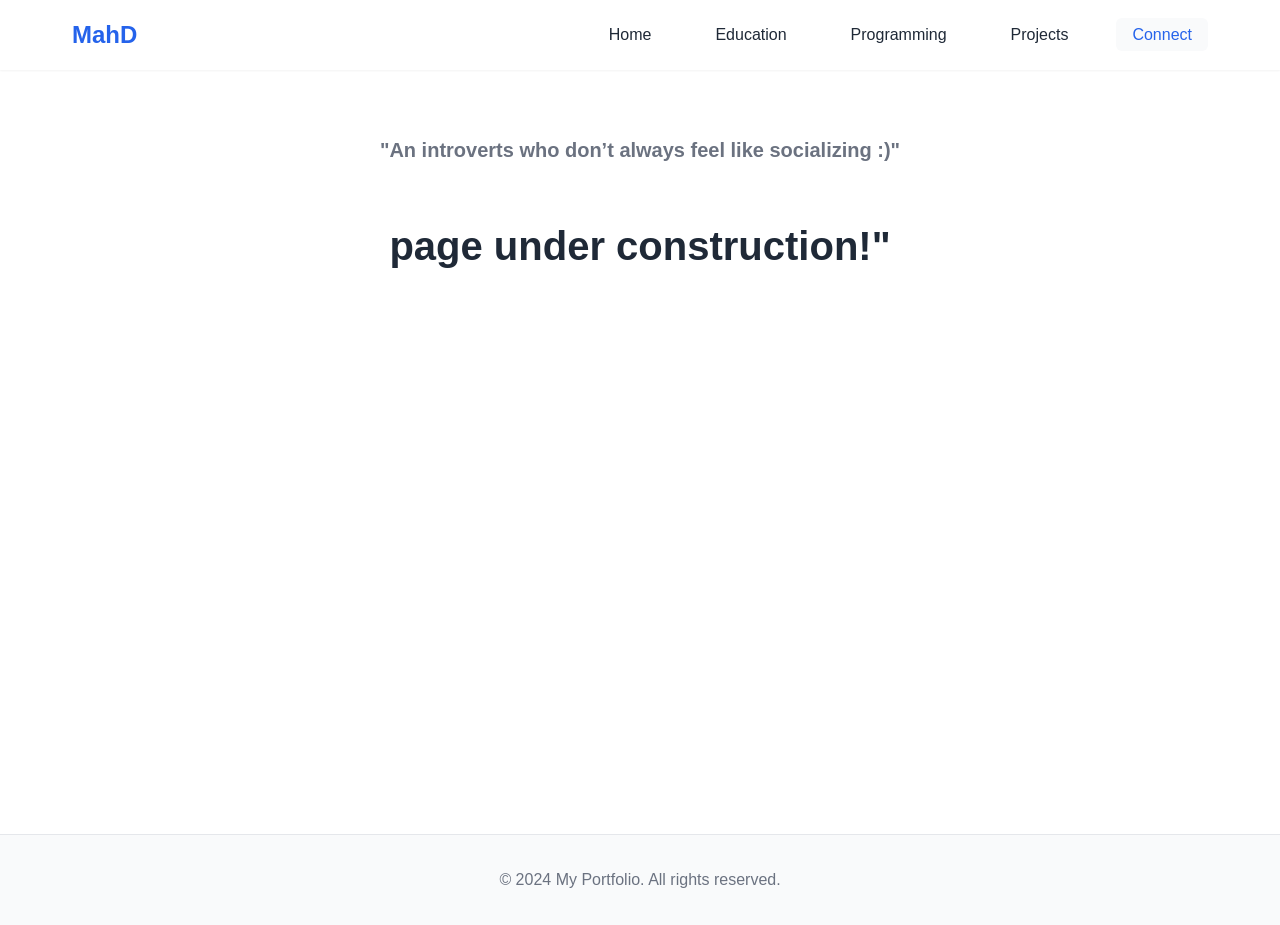
==== connect.html @ 2f0654ae "Add files via upload" ====
<!DOCTYPE html>
<html lang="en">
<head>
    <meta charset="UTF-8">
    <meta name="viewport" content="width=device-width, initial-scale=1.0">
    <title>Connect - My Portfolio</title>
    <link rel="stylesheet" href="style.css">
</head>
<body>
    <!-- Navigation Bar -->
    <nav class="navbar">
        <div class="container">
            <div class="nav-brand">
                <a href="index.html">MahD</a>
            </div>
            <ul class="nav-menu">
                <li><a href="index.html">Home</a></li>
                <li><a href="education.html">Education</a></li>
                <li><a href="programming.html">Programming</a></li>
                <li><a href="projects.html">Projects</a></li>
                <li><a href="connect.html" class="active">Connect</a></li>
            </ul>
        </div>
    </nav>

    <!-- Connect Section -->
    <section class="page-section">
        <div class="container">
            <h1 class="page-subtitle" >"An introverts who don’t always feel like socializing :)" </h1>
            <h1 class="page-title">page under construction!"</h1>
        </div>
    </section>

    <!-- Footer -->
    <footer class="footer">
        <div class="container">
            <p>&copy; 2024 My Portfolio. All rights reserved.</p>
        </div>
    </footer>
</body>
</html>
---- style.css ----
/*  
   GLOBAL STYLES
     */

* {
    margin: 0;
    padding: 0;
    box-sizing: border-box;
}

:root {
    /* Color Palette - from this section entire theme can be changed */
    --primary-color: #2563eb;
    --secondary-color: #1e40af;
    --accent-color: #3b82f6;
    --text-color: #1f2937;
    --text-light: #6b7280;
    --bg-color: #ffffff;
    --bg-light: #f9fafb;
    --border-color: #e5e7eb;
    --success-color: #10b981;
    --warning-color: #f59e0b;
    
    /* Spacing */
    --spacing-xs: 0.5rem;
    --spacing-sm: 1rem;
    --spacing-md: 2rem;
    --spacing-lg: 3rem;
    --spacing-xl: 4rem;
    
    /* Border Radius */
    --radius-sm: 0.375rem;
    --radius-md: 0.5rem;
    --radius-lg: 1rem;
    
    /* Shadows */
    --shadow-sm: 0 1px 2px 0 rgba(0, 0, 0, 0.05);
    --shadow-md: 0 4px 6px -1px rgba(0, 0, 0, 0.1);
    --shadow-lg: 0 10px 15px -3px rgba(0, 0, 0, 0.1);
}

body {
    font-family: -apple-system, BlinkMacSystemFont, 'Segoe UI', Roboto, 'Helvetica Neue', Arial, sans-serif;
    line-height: 1.6;
    color: var(--text-color);
    background-color: var(--bg-color);
}

.container {
    max-width: 1200px;
    margin: 0 auto;
    padding: 0 var(--spacing-md);
}

a {
    text-decoration: none;
    color: inherit;
    transition: color 0.3s ease;
}

/*  NAVIGATION BAR */

.navbar {
    background-color: var(--bg-color);
    box-shadow: var(--shadow-sm);
    position: sticky;
    top: 0;
    z-index: 1000;
    padding: var(--spacing-sm) 0;
}

.navbar .container {
    display: flex;
    justify-content: space-between;
    align-items: center;
}

.nav-brand a {
    font-size: 1.5rem;
    font-weight: bold;
    color: var(--primary-color);
}

.nav-menu {
    display: flex;
    list-style: none;
    gap: var(--spacing-md);
}

.nav-menu a {
    color: var(--text-color);
    font-weight: 500;
    padding: var(--spacing-xs) var(--spacing-sm);
    border-radius: var(--radius-sm);
    transition: all 0.3s ease;
}

.nav-menu a:hover {
    color: var(--primary-color);
    background-color: var(--bg-light);
}

.nav-menu a.active {
    color: var(--primary-color);
    background-color: var(--bg-light);
}

/* Mobile Navigation */
@media (max-width: 768px) {
    .nav-menu {
        gap: var(--spacing-sm);
        font-size: 0.9rem;
    }
}

/* HOME Page */

.home {
    padding: var(--spacing-xl) 0;
    background: linear-gradient(135deg, #5b7ec4 0%, #2c4875 100%);
    min-height: 60vh;
    display: flex;
    align-items: center;
}

/* Home Container */
.home-container {
    display: flex;
    align-items: center;
    justify-content: space-between; 
    gap: 320px;  
    width: 100%;
}

/* Left Side */
.home-content {
    flex: 0 0 auto;  /* Don't grow or shrink */
    max-width: 600px;
    text-align: left;
}

.home h1 {
    font-size: 3rem;
    margin-bottom: var(--spacing-sm);
    color: #ffffff;
}

.home .highlight {
    color: #fbbf24;
}

.home-subtitle {
    font-size: 1rem;
    color: #e5e7eb;
    margin-bottom: var(--spacing-md);
}

.home-description {
    font-size: 1.125rem;
    color: #d1d5db;
    line-height: 1.8;
}

/* Right Side */
.home-image {
    flex: 0 0 auto;  /* Don't grow or shrink */
    display: flex;
    justify-content: flex-end; 
}

.home-image img {
    width: 350px;
    height: 350px;
    border-radius: 50%;  /* round image */
    border: 8px solid rgba(255, 255, 255, 0.2);
    box-shadow: 0 20px 50px rgba(0, 0, 0, 0.3);
    object-fit: cover;
}

/* Responsive - Stack on mobile */
@media (max-width: 968px) {
    .home-container {
        flex-direction: column;
        text-align: center;
        gap: var(--spacing-lg);
    }
    
    .home-content {
        text-align: center;
        max-width: 100%;
    }
    
    .home-image {
        justify-content: center;
    }
    
    .home-image img {
        width: 250px;
        height: 250px;
    }
    
    .home h1 {
        font-size: 2rem;
    }
    
    .home-subtitle {
        font-size: 1.25rem;
    }
}

@media (max-width: 768px) {
    .home-image img {
        width: 200px;
        height: 200px;
    }
}

/*  EXPLORE MY WORK SECTION (Home Page) */

.explore-work {
    padding: var(--spacing-xl) 0;
}

.section-title {
    text-align: center;
    font-size: 2.5rem;
    margin-bottom: var(--spacing-lg);
    color: var(--text-color);
}

.work-grid {
    display: grid;
    grid-template-columns: repeat(auto-fit, minmax(250px, 1fr));
    gap: var(--spacing-md);
    margin-top: var(--spacing-lg);
}

.work-card {
    background-color: var(--bg-color);
    border: 2px solid var(--border-color);
    border-radius: var(--radius-lg);
    padding: var(--spacing-lg);
    text-align: center;
    transition: all 0.3s ease;
    cursor: pointer;
}

.work-card:hover {
    transform: translateY(-5px);
    box-shadow: var(--shadow-lg);
    border-color: var(--primary-color);
}

.card-icon {
    font-size: 3rem;
    margin-bottom: var(--spacing-sm);
}

.work-card h3 {
    font-size: 1.5rem;
    margin-bottom: var(--spacing-xs);
    color: var(--text-color);
}

.work-card p {
    color: var(--text-light);
}

/*  PAGE SECTIONS (Education, Programming, etc.) */

.page-section {
    padding: var(--spacing-xl) 0;
    min-height: calc(100vh - 200px);
}

.page-title {
    text-align: center;
    font-size: 2.5rem;
    margin-bottom: var(--spacing-sm);
    color: var(--text-color);
}

.page-subtitle {
    text-align: center;
    font-size: 1.25rem;
    color: var(--text-light);
    margin-bottom: var(--spacing-lg);
}

/*  TIMELINE (Education Page) */

.timeline {
    position: relative;
    max-width: 700px;
    margin: var(--spacing-xl) auto;
    padding: var(--spacing-md) 0;
}

/* Center line */
.timeline::before {
    content: '';
    position: absolute;
    left: 50%;
    transform: translateX(-50%);
    width: 2px;
    height: 100%;
    background: var(--primary-color);
}

.timeline-item {
    position: relative;
    margin-bottom: var(--spacing-xl);
}

/* Circle on the line */
.timeline-item::before {
    content: '';
    position: absolute;
    left: 50%;
    transform: translateX(-50%);
    width: 15px;
    height: 15px;
    border-radius: 50%;
    background: var(--primary-color);
    border: 4px solid var(--bg-color);
    z-index: 1;
    box-shadow: var(--shadow-md);
}

.timeline-content {
    background: var(--bg-color);
    border: 2px solid var(--border-color);
    border-radius: var(--radius-lg);
    padding: var(--spacing-md);
    box-shadow: var(--shadow-md);
    transition: all 0.3s ease;
}

.timeline-content:hover {
    box-shadow: var(--shadow-lg);
    border-color: var(--primary-color);
}

.timeline-date {
    display: inline-block;
    background: var(--primary-color);
    color: white;
    padding: var(--spacing-xs) var(--spacing-sm);
    border-radius: var(--radius-sm);
    font-weight: 600;
    margin-bottom: var(--spacing-sm);
}

.timeline-content h3 {
    font-size: 1.5rem;
    margin-bottom: var(--spacing-xs);
    color: var(--text-color);
}

.timeline-content h4 {
    font-size: 1.125rem;
    color: var(--text-light);
    margin-bottom: var(--spacing-sm);
}

.timeline-content p {
    margin: var(--spacing-xs) 0;
    color: var(--text-light);
}

.timeline-description {
    margin-top: var(--spacing-sm);
    padding-top: var(--spacing-sm);
    border-top: 1px solid var(--border-color);
}

/*  PROGRAMMING SECTIONS */

/* Statistics Banner */
.stats-banner {
    display: grid;
    grid-template-columns: repeat(auto-fit, minmax(200px, 1fr));
    gap: var(--spacing-md);
    margin: var(--spacing-lg) 0;
}

.stat-item {
    background: linear-gradient(135deg, var(--primary-color), var(--secondary-color));
    color: white;
    padding: var(--spacing-md);
    border-radius: var(--radius-lg);
    text-align: center;
    box-shadow: var(--shadow-md);
}

.stat-number {
    font-size: 2.5rem;
    font-weight: bold;
    margin-bottom: var(--spacing-xs);
}

.stat-label {
    font-size: 0.95rem;
    opacity: 0.9;
}

/* Best Achievement Highlight */
.best-achievement {
    background: var(--bg-light);
    border: 2px solid var(--border-color);
    border-left: 5px solid var(--success-color);
    border-radius: var(--radius-lg);
    padding: var(--spacing-md);
    text-align: center;
    margin: var(--spacing-lg) 0;
}

.best-achievement h3 {
    color: var(--text-light);
    font-size: 1rem;
    margin-bottom: var(--spacing-xs);
}

.achievement-rank {
    font-size: 2rem;
    font-weight: bold;
    color: var(--primary-color);
    margin-bottom: var(--spacing-xs);
}

.achievement-contest {
    color: var(--text-color);
    font-size: 1.1rem;
}

/*  PROJECTS PAGE */

/* project State (now empty) */
.project-state {
    text-align: center;
    padding: var(--spacing-xl) 0;
    max-width: 600px;
    margin: 0 auto;
}

.project-icon {
    font-size: 5rem;
    margin-bottom: var(--spacing-md);
}

.project-state h2 {
    font-size: 2rem;
    margin-bottom: var(--spacing-sm);
    color: var(--text-color);
}

.project-state p {
    font-size: 1.125rem;
    color: var(--text-light);
    margin-bottom: var(--spacing-sm);
}

/*  CONNECT PAGE */
    /* need to work on this page */


/* BUTTONS */

.btn-primary {
    display: inline-block;
    background: var(--primary-color);
    color: white;
    padding: var(--spacing-sm) var(--spacing-md);
    border-radius: var(--radius-md);
    font-weight: 600;
    transition: all 0.3s ease;
    border: none;
    cursor: pointer;
}

.btn-primary:hover {
    background: var(--secondary-color);
    transform: translateY(-2px);
    box-shadow: var(--shadow-md);
}

.btn-secondary {
    display: inline-block;
    background: transparent;
    color: var(--primary-color);
    padding: var(--spacing-sm) var(--spacing-md);
    border: 2px solid var(--primary-color);
    border-radius: var(--radius-md);
    font-weight: 600;
    transition: all 0.3s ease;
    cursor: pointer;
}

.btn-secondary:hover {
    background: var(--primary-color);
    color: white;
    transform: translateY(-2px);
    box-shadow: var(--shadow-md);
}

/*  FOOTER */

.footer {
    background: var(--bg-light);
    padding: var(--spacing-md) 0;
    margin-top: var(--spacing-xl);
    text-align: center;
    border-top: 1px solid var(--border-color);
}

.footer p {
    color: var(--text-light);
}

/*  RESPONSIVE DESIGN */

@media (max-width: 768px) {
    .home h1 {
        font-size: 2rem;
    }
    
    .home-subtitle {
        font-size: 1.25rem;
    }
    
    .section-title,
    .page-title {
        font-size: 2rem;
    }
    
    .work-grid,
    .profile-grid,
    .social-grid,
    .projects-grid,
    .judge-profiles {
        grid-template-columns: 1fr;
    }
    
    .timeline::before {
        left: 20px;
    }
    
    .timeline-item::before {
        left: 20px;
    }
    
    .timeline-content {
        margin-left: 50px;
    }
    
    .nav-menu {
        flex-wrap: wrap;
        justify-content: center;
    }
    
    /* Programming page responsive */
    .stats-banner {
        grid-template-columns: 1fr;
    }
    
    .tab-navigation {
        justify-content: center;
    }
    
    .tab-btn {
        font-size: 0.9rem;
        padding: var(--spacing-xs) var(--spacing-sm);
    }
    
    .contest-table {
        font-size: 0.875rem;
    }
    
    .contest-table th,
    .contest-table td {
        padding: var(--spacing-xs) var(--spacing-sm);
    }
    
    .judge-header {
        flex-direction: column;
        text-align: center;
    }
    
    .judge-stats {
        flex-direction: column;
    }
}

@media (max-width: 480px) {
    .home {
        padding: var(--spacing-md) 0;
    }
    
    .home h1 {
        font-size: 1.75rem;
    }
    
    .page-section {
        padding: var(--spacing-md) 0;
    }
    
    .container {
        padding: 0 var(--spacing-sm);
    }
}
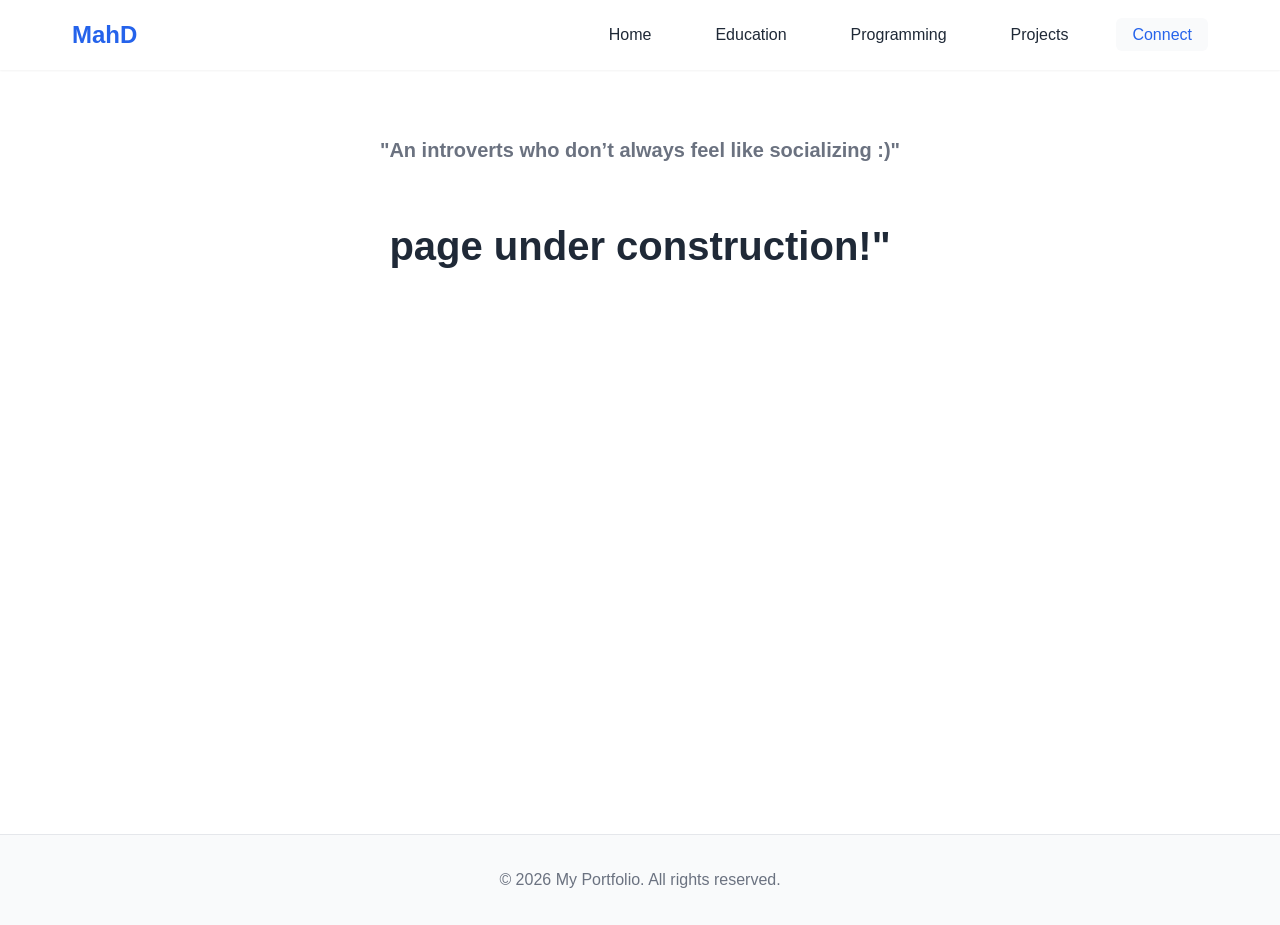
==== commit 92a032ba: "Update connect.html" ====
--- a/connect.html
+++ b/connect.html
@@ -34,7 +34,7 @@
     <!-- Footer -->
     <footer class="footer">
         <div class="container">
-            <p>&copy; 2024 My Portfolio. All rights reserved.</p>
+            <p>&copy; 2026 My Portfolio. All rights reserved.</p>
         </div>
     </footer>
 </body>
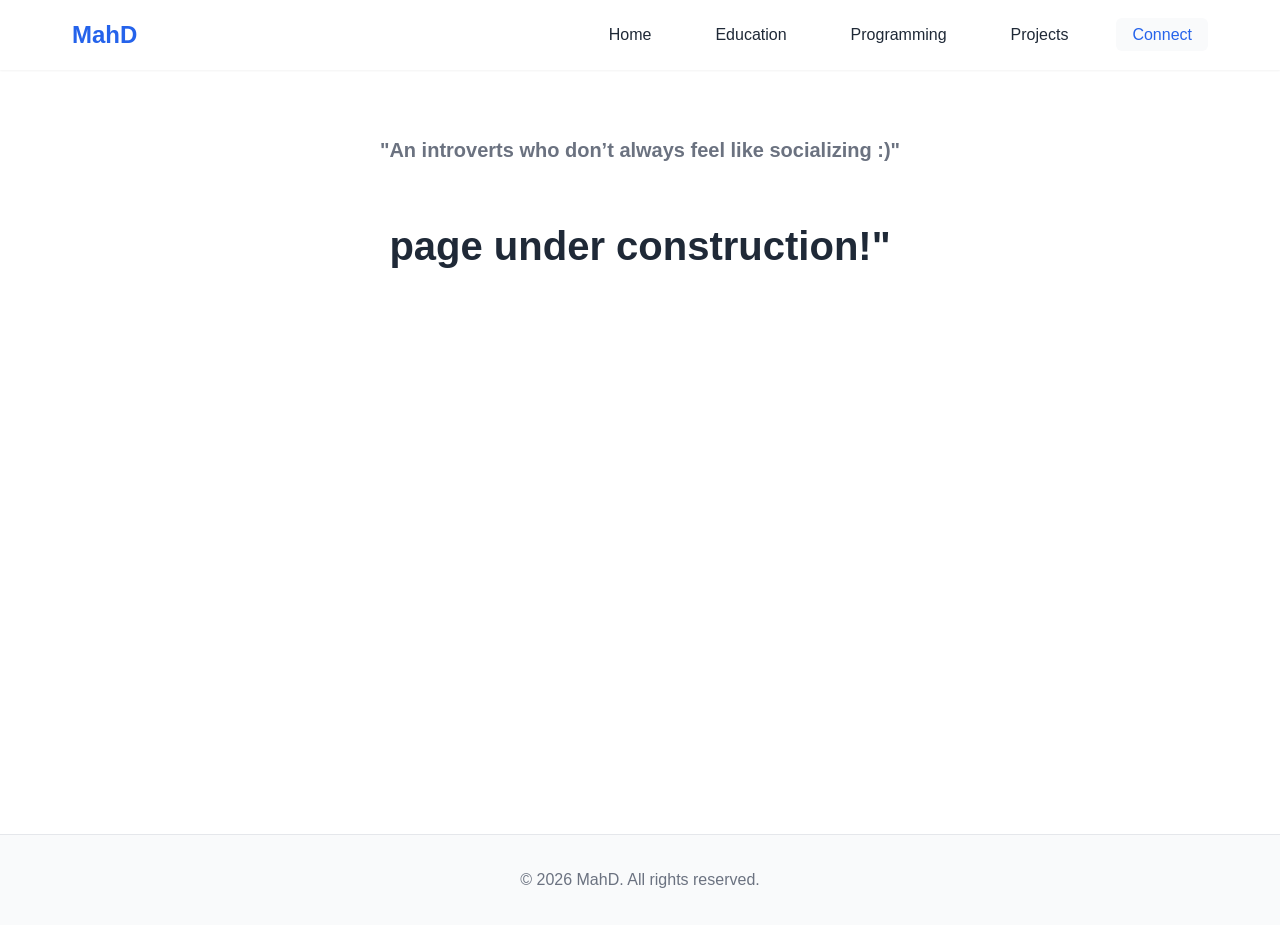
==== commit 3e25bc94: "Update connect.html" ====
--- a/connect.html
+++ b/connect.html
@@ -34,7 +34,7 @@
     <!-- Footer -->
     <footer class="footer">
         <div class="container">
-            <p>&copy; 2026 My Portfolio. All rights reserved.</p>
+            <p>&copy; 2026 MahD. All rights reserved.</p>
         </div>
     </footer>
 </body>
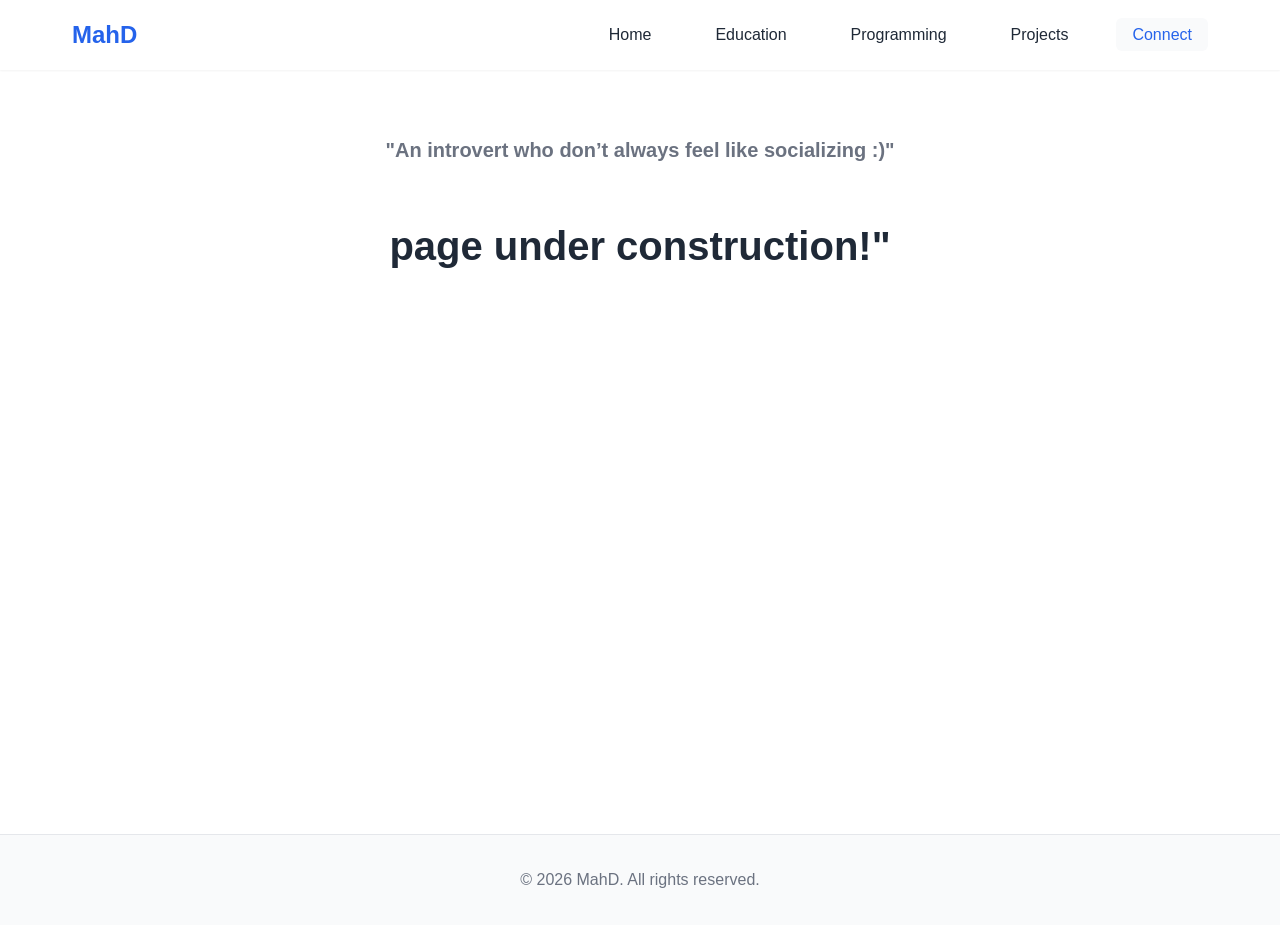
==== commit a5222659: "Update connect.html" ====
--- a/connect.html
+++ b/connect.html
@@ -26,7 +26,7 @@
     <!-- Connect Section -->
     <section class="page-section">
         <div class="container">
-            <h1 class="page-subtitle" >"An introverts who don’t always feel like socializing :)" </h1>
+            <h1 class="page-subtitle" >"An introvert who don’t always feel like socializing :)" </h1>
             <h1 class="page-title">page under construction!"</h1>
         </div>
     </section>
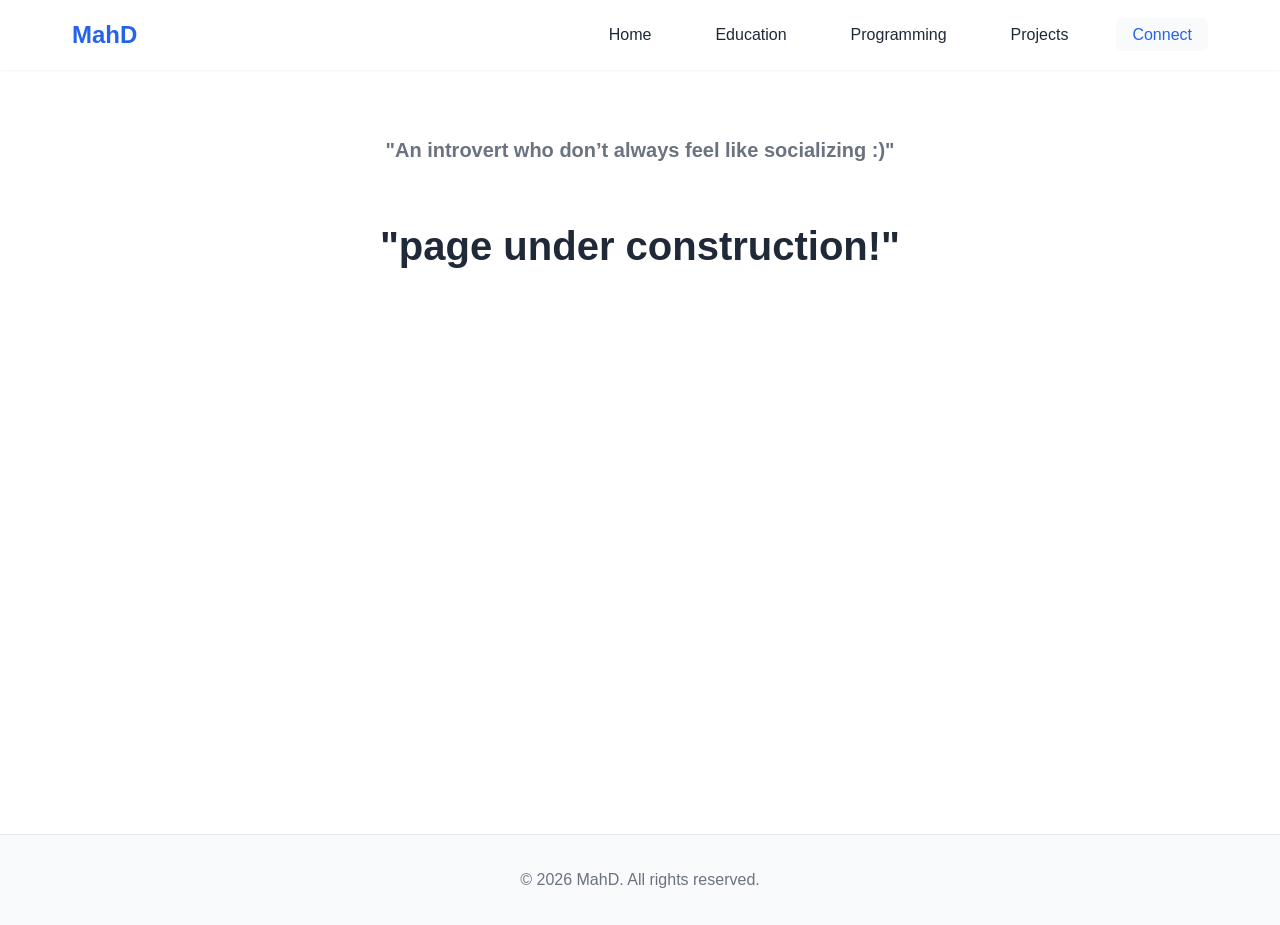
==== commit 7d3b6d40: "Update connect.html" ====
--- a/connect.html
+++ b/connect.html
@@ -27,7 +27,7 @@
     <section class="page-section">
         <div class="container">
             <h1 class="page-subtitle" >"An introvert who don’t always feel like socializing :)" </h1>
-            <h1 class="page-title">page under construction!"</h1>
+            <h1 class="page-title">"page under construction!"</h1>
         </div>
     </section>
 
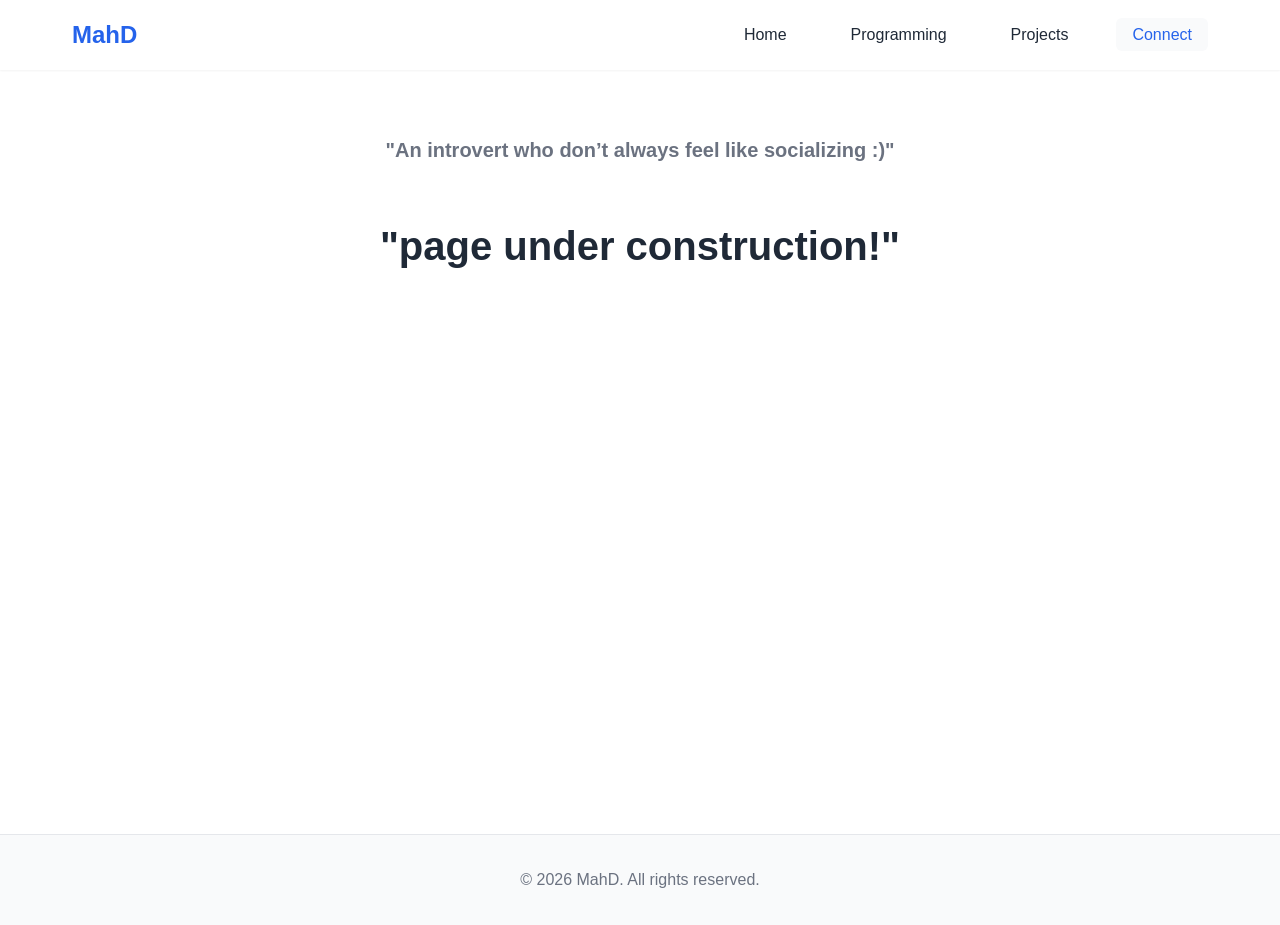
==== commit d72be5b2: "Update Home Page There are some changes on the home page. An “About Me” section is added with a shor" ====
--- a/connect.html
+++ b/connect.html
@@ -15,7 +15,7 @@
             </div>
             <ul class="nav-menu">
                 <li><a href="index.html">Home</a></li>
-                <li><a href="education.html">Education</a></li>
+                <!--<li><a href="education.html">Education</a></li> -->
                 <li><a href="programming.html">Programming</a></li>
                 <li><a href="projects.html">Projects</a></li>
                 <li><a href="connect.html" class="active">Connect</a></li>
--- a/style.css
+++ b/style.css
@@ -113,9 +113,9 @@
     }
 }
 
-/* HOME Page */
-
-.home {
+/* hero Page */
+
+.hero {
     padding: var(--spacing-xl) 0;
     background: linear-gradient(135deg, #5b7ec4 0%, #2c4875 100%);
     min-height: 60vh;
@@ -123,8 +123,8 @@
     align-items: center;
 }
 
-/* Home Container */
-.home-container {
+/* hero Container */
+.hero-container {
     display: flex;
     align-items: center;
     justify-content: space-between; 
@@ -133,42 +133,42 @@
 }
 
 /* Left Side */
-.home-content {
+.hero-content {
     flex: 0 0 auto;  /* Don't grow or shrink */
     max-width: 600px;
     text-align: left;
 }
 
-.home h1 {
+.hero h1 {
     font-size: 3rem;
     margin-bottom: var(--spacing-sm);
     color: #ffffff;
 }
 
-.home .highlight {
+.hero .highlight {
     color: #fbbf24;
 }
 
-.home-subtitle {
+.hero-subtitle {
     font-size: 1rem;
     color: #e5e7eb;
     margin-bottom: var(--spacing-md);
 }
 
-.home-description {
+.hero-description {
     font-size: 1.125rem;
     color: #d1d5db;
     line-height: 1.8;
 }
 
 /* Right Side */
-.home-image {
+.hero-image {
     flex: 0 0 auto;  /* Don't grow or shrink */
     display: flex;
     justify-content: flex-end; 
 }
 
-.home-image img {
+.hero-image img {
     width: 350px;
     height: 350px;
     border-radius: 50%;  /* round image */
@@ -179,43 +179,178 @@
 
 /* Responsive - Stack on mobile */
 @media (max-width: 968px) {
-    .home-container {
+    .hero-container {
         flex-direction: column;
         text-align: center;
         gap: var(--spacing-lg);
     }
     
-    .home-content {
+    .hero-content {
         text-align: center;
         max-width: 100%;
     }
     
-    .home-image {
+    .hero-image {
         justify-content: center;
     }
     
-    .home-image img {
+    .hero-image img {
         width: 250px;
         height: 250px;
     }
     
-    .home h1 {
+    .hero h1 {
         font-size: 2rem;
     }
     
-    .home-subtitle {
+    .hero-subtitle {
         font-size: 1.25rem;
     }
 }
 
 @media (max-width: 768px) {
-    .home-image img {
+    .hero-image img {
         width: 200px;
         height: 200px;
     }
 }
 
-/*  EXPLORE MY WORK SECTION (Home Page) */
+/*----- ABOUT ME SECTION -----*/
+
+.about-me {
+    padding: var(--spacing-xl) 0;
+    background: var(--bg-color);
+}
+
+.about-container {
+    display: flex;
+    align-items: center;
+    gap: var(--spacing-xl);
+    margin-top: var(--spacing-lg);
+}
+
+/* Content */
+.about-content {
+    flex: 1;
+}
+
+.about-content h3 {
+    font-size: 1.5rem;
+    color: var(--text-color);
+    margin-bottom: var(--spacing-sm);
+}
+
+.about-content > p {
+    color: var(--text-light);
+    line-height: 1.8;
+    margin-bottom: var(--spacing-md);
+}
+
+/* Highlight Items */
+.about-highlights {
+    display: grid;
+    grid-template-columns: repeat(4, 1fr);
+    gap: var(--spacing-md);
+    margin: var(--spacing-lg) 0;
+}
+
+.highlight-item {
+    display: flex;
+    align-items: flex-start;
+    gap: var(--spacing-sm);
+    padding: var(--spacing-sm);
+    background: rgb(242, 244, 245);
+    border-radius: var(--radius-md);
+    transition: all 0.3s ease;
+}
+
+.highlight-item:hover {
+    transform: translateY(-5px);
+    box-shadow: var(--shadow-md);
+}
+
+.highlight-icon {
+    font-size: 2rem;
+    flex-shrink: 0;
+}
+
+.highlight-text h4 {
+    font-size: 1rem;
+    color: var(--text-color);
+    margin-bottom: 0.25rem;
+}
+
+.highlight-text p {
+    font-size: 0.875rem;
+    color: var(--text-light);
+    margin: 0;
+}
+
+.about-description {
+    font-style: italic;
+    color: var(--text-light);
+    padding: var(--spacing-sm);
+    background: var(--bg-light);
+    border-left: 4px solid var(--primary-color);
+    border-radius: var(--radius-sm);
+}
+
+/* Skills Section */
+.about-skills {
+    margin-top: var(--spacing-md);
+}
+
+.about-skills h4 {
+    font-size: 1.1rem;
+    color: var(--text-color);
+    margin-bottom: var(--spacing-sm);
+}
+
+.skills-tags {
+    display: flex;
+    flex-wrap: wrap;
+    gap: var(--spacing-xs);
+}
+
+.skill-tag {
+    background: var(--primary-color);
+    color: white;
+    padding: 0.5rem 1rem;
+    border-radius: var(--radius-md);
+    font-size: 0.875rem;
+    font-weight: 500;
+    transition: all 0.3s ease;
+}
+
+.skill-tag:hover {
+    background: var(--secondary-color);
+    transform: translateY(-2px);
+    box-shadow: var(--shadow-sm);
+}
+
+.education-content h3 {
+    font-size: 1.4rem;
+    font-style: normal;
+    font-weight: 700;
+    margin-bottom: var(--spacing-xs);
+    color: var(--text-color);
+}
+
+.education-content h4 {
+    font-size: 1.2rem;
+    font-style: normal;
+    font-weight: 500;
+    color: var(--text-color);
+}
+
+.education-content h5 {
+    font-size: 1rem;
+    font-style: normal;
+    font-weight: 400;
+    color: var(--text-color)
+}
+
+/*  EXPLORE MY WORK SECTION (hero Page) */
 
 .explore-work {
     padding: var(--spacing-xl) 0;
@@ -266,6 +401,17 @@
     color: var(--text-light);
 }
 
+.card-icon i {
+    font-size: 3rem;
+    color: var(--primary-color);
+    transition: all 0.3s ease;
+}
+
+.work-card:hover .card-icon i {
+    transform: scale(1.2);
+    color: white;
+}
+
 /*  PAGE SECTIONS (Education, Programming, etc.) */
 
 .page-section {
@@ -285,93 +431,6 @@
     font-size: 1.25rem;
     color: var(--text-light);
     margin-bottom: var(--spacing-lg);
-}
-
-/*  TIMELINE (Education Page) */
-
-.timeline {
-    position: relative;
-    max-width: 700px;
-    margin: var(--spacing-xl) auto;
-    padding: var(--spacing-md) 0;
-}
-
-/* Center line */
-.timeline::before {
-    content: '';
-    position: absolute;
-    left: 50%;
-    transform: translateX(-50%);
-    width: 2px;
-    height: 100%;
-    background: var(--primary-color);
-}
-
-.timeline-item {
-    position: relative;
-    margin-bottom: var(--spacing-xl);
-}
-
-/* Circle on the line */
-.timeline-item::before {
-    content: '';
-    position: absolute;
-    left: 50%;
-    transform: translateX(-50%);
-    width: 15px;
-    height: 15px;
-    border-radius: 50%;
-    background: var(--primary-color);
-    border: 4px solid var(--bg-color);
-    z-index: 1;
-    box-shadow: var(--shadow-md);
-}
-
-.timeline-content {
-    background: var(--bg-color);
-    border: 2px solid var(--border-color);
-    border-radius: var(--radius-lg);
-    padding: var(--spacing-md);
-    box-shadow: var(--shadow-md);
-    transition: all 0.3s ease;
-}
-
-.timeline-content:hover {
-    box-shadow: var(--shadow-lg);
-    border-color: var(--primary-color);
-}
-
-.timeline-date {
-    display: inline-block;
-    background: var(--primary-color);
-    color: white;
-    padding: var(--spacing-xs) var(--spacing-sm);
-    border-radius: var(--radius-sm);
-    font-weight: 600;
-    margin-bottom: var(--spacing-sm);
-}
-
-.timeline-content h3 {
-    font-size: 1.5rem;
-    margin-bottom: var(--spacing-xs);
-    color: var(--text-color);
-}
-
-.timeline-content h4 {
-    font-size: 1.125rem;
-    color: var(--text-light);
-    margin-bottom: var(--spacing-sm);
-}
-
-.timeline-content p {
-    margin: var(--spacing-xs) 0;
-    color: var(--text-light);
-}
-
-.timeline-description {
-    margin-top: var(--spacing-sm);
-    padding-top: var(--spacing-sm);
-    border-top: 1px solid var(--border-color);
 }
 
 /*  PROGRAMMING SECTIONS */
@@ -520,11 +579,11 @@
 /*  RESPONSIVE DESIGN */
 
 @media (max-width: 768px) {
-    .home h1 {
+    .hero h1 {
         font-size: 2rem;
     }
     
-    .home-subtitle {
+    .hero-subtitle {
         font-size: 1.25rem;
     }
     
@@ -592,11 +651,11 @@
 }
 
 @media (max-width: 480px) {
-    .home {
+    .hero {
         padding: var(--spacing-md) 0;
     }
     
-    .home h1 {
+    .hero h1 {
         font-size: 1.75rem;
     }
     
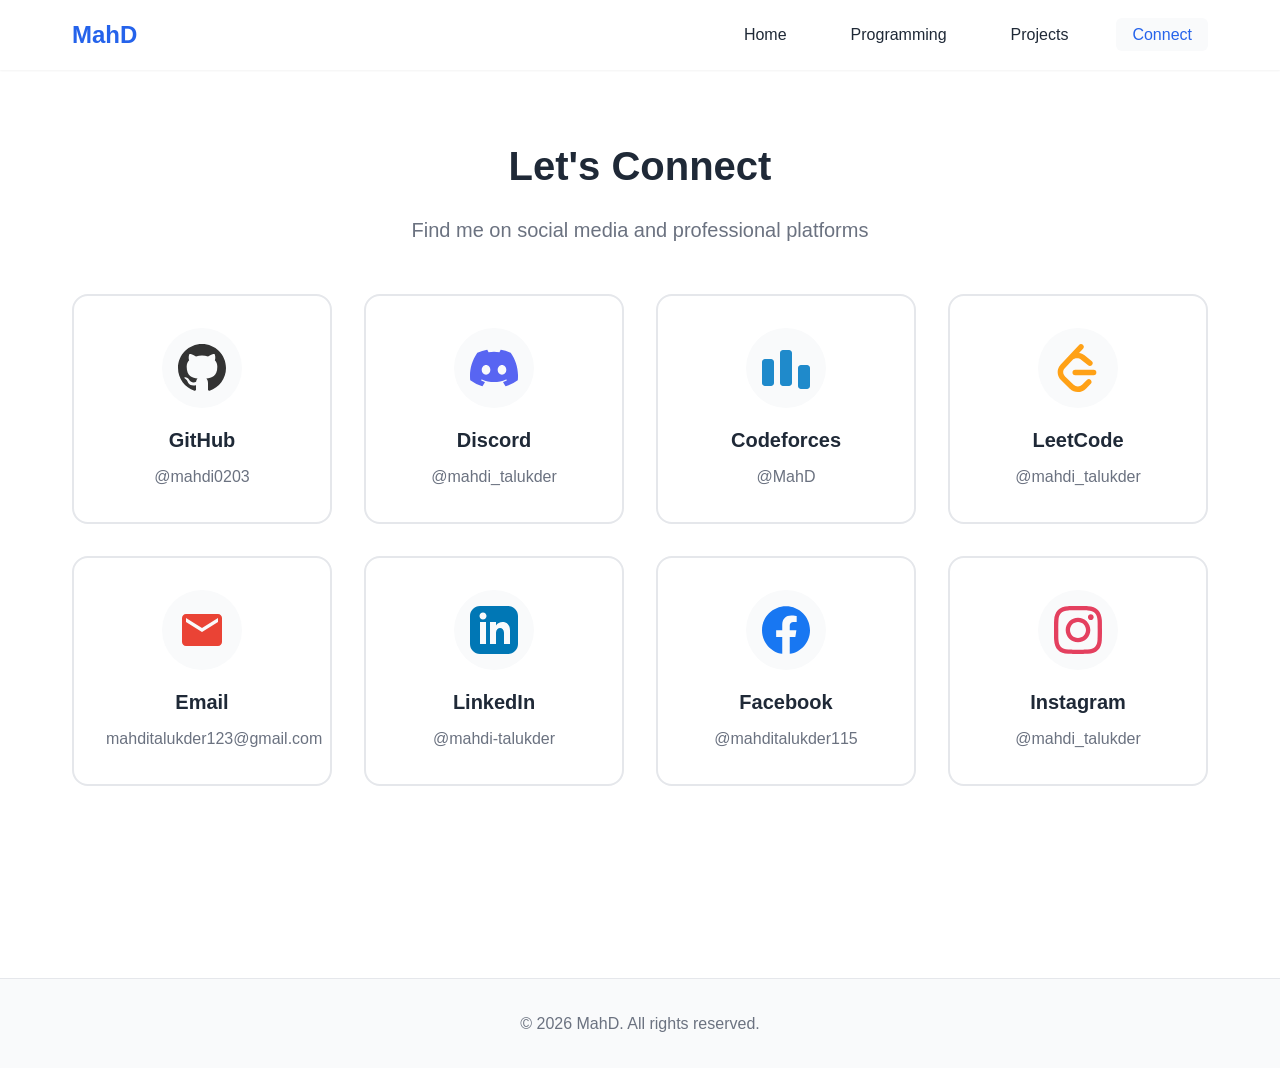
==== commit fb03d71b: "Connect page update" ====
--- a/connect.html
+++ b/connect.html
@@ -1,11 +1,13 @@
 <!DOCTYPE html>
 <html lang="en">
+
 <head>
     <meta charset="UTF-8">
     <meta name="viewport" content="width=device-width, initial-scale=1.0">
-    <title>Connect - My Portfolio</title>
+    <title>MahD - Competitive Programmer</title>
     <link rel="stylesheet" href="style.css">
 </head>
+
 <body>
     <!-- Navigation Bar -->
     <nav class="navbar">
@@ -26,8 +28,109 @@
     <!-- Connect Section -->
     <section class="page-section">
         <div class="container">
-            <h1 class="page-subtitle" >"An introvert who don’t always feel like socializing :)" </h1>
-            <h1 class="page-title">"page under construction!"</h1>
+            <h1 class="page-title">Let's Connect</h1>
+            <p class="page-subtitle">Find me on social media and professional platforms</p>
+
+            <!-- Social Media Grid -->
+            <div class="social-grid">
+                <!-- Github -->
+                <a href="https://github.com/Mahdi0203" target="_blank" class="social-card">
+                    <div class="social-icon github">
+                        <svg viewBox="0 0 24 24" width="48" height="48">
+                            <path fill="currentColor"
+                                d="M12 0c-6.626 0-12 5.373-12 12 0 5.302 3.438 9.8 8.207 11.387.599.111.793-.261.793-.577v-2.234c-3.338.726-4.033-1.416-4.033-1.416-.546-1.387-1.333-1.756-1.333-1.756-1.089-.745.083-.729.083-.729 1.205.084 1.839 1.237 1.839 1.237 1.07 1.834 2.807 1.304 3.492.997.107-.775.418-1.305.762-1.604-2.665-.305-5.467-1.334-5.467-5.931 0-1.311.469-2.381 1.236-3.221-.124-.303-.535-1.524.117-3.176 0 0 1.008-.322 3.301 1.23.957-.266 1.983-.399 3.003-.404 1.02.005 2.047.138 3.006.404 2.291-1.552 3.297-1.23 3.297-1.23.653 1.653.242 2.874.118 3.176.77.84 1.235 1.911 1.235 3.221 0 4.609-2.807 5.624-5.479 5.921.43.372.823 1.102.823 2.222v3.293c0 .319.192.694.801.576 4.765-1.589 8.199-6.086 8.199-11.386 0-6.627-5.373-12-12-12z">
+                            </path>
+                        </svg>
+                    </div>
+                    <h3>GitHub</h3>
+                    <p>@mahdi0203</p>
+                </a>
+
+                <!-- Discord -->
+                <a href="https://discord.com/users/mahdi_talukder" target="_blank" class="social-card">
+                    <div class="social-icon discord">
+                        <svg viewBox="0 0 24 24" width="48" height="48">
+                            <path fill="currentColor"
+                                d="M20.317 4.37a19.791 19.791 0 0 0-4.885-1.515.074.074 0 0 0-.079.037c-.21.375-.444.864-.608 1.25a18.27 18.27 0 0 0-5.487 0 12.64 12.64 0 0 0-.617-1.25.077.077 0 0 0-.079-.037A19.736 19.736 0 0 0 3.677 4.37a.07.07 0 0 0-.032.027C.533 9.046-.32 13.58.099 18.057.1 18.08.114 18.1.134 18.114a19.9 19.9 0 0 0 5.993 3.03.078.078 0 0 0 .084-.028 14.09 14.09 0 0 0 1.226-1.994.076.076 0 0 0-.041-.106 13.107 13.107 0 0 1-1.872-.892.077.077 0 0 1-.008-.128 10.2 10.2 0 0 0 .372-.292.074.074 0 0 1 .077-.01c3.928 1.793 8.18 1.793 12.062 0a.074.074 0 0 1 .078.01c.12.098.246.198.373.292a.077.077 0 0 1-.006.127 12.299 12.299 0 0 1-1.873.892.077.077 0 0 0-.041.107c.36.698.772 1.362 1.225 1.993a.076.076 0 0 0 .084.028 19.839 19.839 0 0 0 6.002-3.03.077.077 0 0 0 .032-.054c.5-5.177-.838-9.674-3.549-13.66a.061.061 0 0 0-.031-.03zM8.02 15.33c-1.183 0-2.157-1.085-2.157-2.419 0-1.333.956-2.419 2.157-2.419 1.21 0 2.176 1.096 2.157 2.42 0 1.333-.956 2.418-2.157 2.418zm7.975 0c-1.183 0-2.157-1.085-2.157-2.419 0-1.333.955-2.419 2.157-2.419 1.21 0 2.176 1.096 2.157 2.42 0 1.333-.946 2.418-2.157 2.418z" />
+                        </svg>
+                    </div>
+                    <h3>Discord</h3>
+                    <p>@mahdi_talukder</p>
+                </a>
+
+                <!-- Codeforces -->
+                <a href="https://codeforces.com/profile/MahD" target="_blank" class="social-card">
+                    <div class="social-icon codeforces">
+                        <svg viewBox="0 0 24 24" width="48" height="48">
+                            <path fill="currentColor"
+                                d="M4.5 7.5C5.328 7.5 6 8.172 6 9v10.5c0 .828-.672 1.5-1.5 1.5h-3C.672 21 0 20.328 0 19.5V9c0-.828.672-1.5 1.5-1.5h3zm9-4.5c.828 0 1.5.672 1.5 1.5v15c0 .828-.672 1.5-1.5 1.5h-3c-.828 0-1.5-.672-1.5-1.5v-15c0-.828.672-1.5 1.5-1.5h3zm9 7.5c.828 0 1.5.672 1.5 1.5v9c0 .828-.672 1.5-1.5 1.5h-3c-.828 0-1.5-.672-1.5-1.5v-9c0-.828.672-1.5 1.5-1.5h3z" />
+                        </svg>
+                    </div>
+                    <h3>Codeforces</h3>
+                    <p>@MahD</p>
+                </a>
+
+                <!-- LeetCode -->
+                <a href="https://leetcode.com/mahdi_talukder" target="_blank" class="social-card">
+                    <div class="social-icon leetcode">
+                        <svg viewBox="0 0 24 24" width="48" height="48">
+                            <path fill="currentColor"
+                                d="M13.483 0a1.374 1.374 0 0 0-.961.438L7.116 6.226l-3.854 4.126a5.266 5.266 0 0 0-1.209 2.104 5.35 5.35 0 0 0-.125.513 5.527 5.527 0 0 0 .062 2.362 5.83 5.83 0 0 0 .349 1.017 5.938 5.938 0 0 0 1.271 1.818l4.277 4.193.039.038c2.248 2.165 5.852 2.133 8.063-.074l2.396-2.392c.54-.54.54-1.414.003-1.955a1.378 1.378 0 0 0-1.951-.003l-2.396 2.392a3.021 3.021 0 0 1-4.205.038l-.02-.019-4.276-4.193c-.652-.64-.972-1.469-.948-2.263a2.68 2.68 0 0 1 .066-.523 2.545 2.545 0 0 1 .619-1.164L9.13 8.114c1.058-1.134 3.204-1.27 4.43-.278l3.501 2.831c.593.48 1.461.387 1.94-.207a1.384 1.384 0 0 0-.207-1.943l-3.5-2.831c-.8-.647-1.766-1.045-2.774-1.202l2.015-2.158A1.384 1.384 0 0 0 13.483 0zm-2.866 12.815a1.38 1.38 0 0 0-1.38 1.382 1.38 1.38 0 0 0 1.38 1.382H19.8a1.38 1.38 0 0 0 1.38-1.382 1.38 1.38 0 0 0-1.38-1.382z" />
+                        </svg>
+                    </div>
+                    <h3>LeetCode</h3>
+                    <p>@mahdi_talukder</p>
+                </a>
+
+                <!-- Email -->
+                <a href="https://mail.google.com/mail/?view=cm&to=mahditalukder123@gmail.com" target="_blank" class="social-card">
+                    <div class="social-icon email">
+                        <svg viewBox="0 0 24 24" width="48" height="48">
+                            <path fill="currentColor"
+                                d="M20 4H4c-1.1 0-1.99.9-1.99 2L2 18c0 1.1.9 2 2 2h16c1.1 0 2-.9 2-2V6c0-1.1-.9-2-2-2zm0 4l-8 5-8-5V6l8 5 8-5v2z" />
+                        </svg>
+                    </div>
+                    <h3>Email</h3>
+                    <p>mahditalukder123@gmail.com</p>
+                </a>
+
+                <!-- LinkedIn -->
+                <a href="https://linkedin.com/in/mahdi-talukder" target="_blank" class="social-card">
+                    <div class="social-icon linkedin">
+                        <svg viewBox="0 0 24 24" width="48" height="48">
+                            <path fill="currentColor"
+                                d="M19 0h-14c-2.761 0-5 2.239-5 5v14c0 2.761 2.239 5 5 5h14c2.762 0 5-2.239 5-5v-14c0-2.761-2.238-5-5-5zm-11 19h-3v-11h3v11zm-1.5-12.268c-.966 0-1.75-.79-1.75-1.764s.784-1.764 1.75-1.764 1.75.79 1.75 1.764-.783 1.764-1.75 1.764zm13.5 12.268h-3v-5.604c0-3.368-4-3.113-4 0v5.604h-3v-11h3v1.765c1.396-2.586 7-2.777 7 2.476v6.759z" />
+                        </svg>
+                    </div>
+                    <h3>LinkedIn</h3>
+                    <p>@mahdi-talukder</p>
+                </a>
+
+                <!-- Facebook -->
+                <a href="https://facebook.com/mahditalukder115" target="_blank" class="social-card">
+                    <div class="social-icon facebook">
+                        <svg viewBox="0 0 24 24" width="48" height="48">
+                            <path fill="currentColor"
+                                d="M24 12.073c0-6.627-5.373-12-12-12s-12 5.373-12 12c0 5.99 4.388 10.954 10.125 11.854v-8.385H7.078v-3.47h3.047V9.43c0-3.007 1.792-4.669 4.533-4.669 1.312 0 2.686.235 2.686.235v2.953H15.83c-1.491 0-1.956.925-1.956 1.874v2.25h3.328l-.532 3.47h-2.796v8.385C19.612 23.027 24 18.062 24 12.073z" />
+                        </svg>
+                    </div>
+                    <h3>Facebook</h3>
+                    <p>@mahditalukder115</p>
+                </a>
+
+                <!-- Instagram -->
+                <a href="https://instagram.com/mahdi_talukder" target="_blank" class="social-card">
+                    <div class="social-icon instagram">
+                        <svg viewBox="0 0 24 24" width="48" height="48">
+                            <path fill="currentColor"
+                                d="M12 2.163c3.204 0 3.584.012 4.85.07 3.252.148 4.771 1.691 4.919 4.919.058 1.265.069 1.645.069 4.849 0 3.205-.012 3.584-.069 4.849-.149 3.225-1.664 4.771-4.919 4.919-1.266.058-1.644.07-4.85.07-3.204 0-3.584-.012-4.849-.07-3.26-.149-4.771-1.699-4.919-4.92-.058-1.265-.07-1.644-.07-4.849 0-3.204.013-3.583.07-4.849.149-3.227 1.664-4.771 4.919-4.919 1.266-.057 1.645-.069 4.849-.069zm0-2.163c-3.259 0-3.667.014-4.947.072-4.358.2-6.78 2.618-6.98 6.98-.059 1.281-.073 1.689-.073 4.948 0 3.259.014 3.668.072 4.948.2 4.358 2.618 6.78 6.98 6.98 1.281.058 1.689.072 4.948.072 3.259 0 3.668-.014 4.948-.072 4.354-.2 6.782-2.618 6.979-6.98.059-1.28.073-1.689.073-4.948 0-3.259-.014-3.667-.072-4.947-.196-4.354-2.617-6.78-6.979-6.98-1.281-.059-1.69-.073-4.949-.073zm0 5.838c-3.403 0-6.162 2.759-6.162 6.162s2.759 6.163 6.162 6.163 6.162-2.759 6.162-6.163c0-3.403-2.759-6.162-6.162-6.162zm0 10.162c-2.209 0-4-1.79-4-4 0-2.209 1.791-4 4-4s4 1.791 4 4c0 2.21-1.791 4-4 4zm6.406-11.845c-.796 0-1.441.645-1.441 1.44s.645 1.44 1.441 1.44c.795 0 1.439-.645 1.439-1.44s-.644-1.44-1.439-1.44z" />
+                        </svg>
+                    </div>
+                    <h3>Instagram</h3>
+                    <p>@mahdi_talukder</p>
+                </a>
+
+            </div>
         </div>
     </section>
 
@@ -38,4 +141,5 @@
         </div>
     </footer>
 </body>
-</html>
+
+</html>
--- a/style.css
+++ b/style.css
@@ -520,8 +520,66 @@
 }
 
 /*  CONNECT PAGE */
-    /* need to work on this page */
-
+.social-grid {
+    display: grid;
+    grid-template-columns: repeat(auto-fill, minmax(250px, 1fr));
+    gap: var(--spacing-md);
+    margin-bottom: var(--spacing-xl);
+}
+
+.social-card {
+    background: var(--bg-color);
+    border: 2px solid var(--border-color);
+    border-radius: var(--radius-lg);
+    padding: var(--spacing-md);
+    text-align: center;
+    transition: all 0.3s ease;
+    display: block;
+}
+
+.social-card:hover {
+    box-shadow: var(--shadow-lg);
+    transform: translateY(-5px);
+    border-color: var(--primary-color);
+}
+
+.social-icon {
+    width: 80px;
+    height: 80px;
+    margin: 0 auto var(--spacing-sm);
+    display: flex;
+    align-items: center;
+    justify-content: center;
+    border-radius: 50%;
+    background: var(--bg-light);
+    transition: all 0.3s ease;
+}
+
+.social-card:hover .social-icon {
+    background: var(--primary-color);
+    color: white;
+}
+
+/* Specific social media colors */
+.social-icon.github { color: #333; }
+.social-icon.discord { color: #5865F2;}
+.social-icon.linkedin { color: #0077b5; }
+.social-icon.codeforces { color: #1f8acb; }
+.social-icon.leetcode { color: #ffa116; }
+.social-icon.email { color: #ea4335; }
+.social-icon.facebook { color: #1877f2; }
+.social-icon.twitter { color: #1da1f2; }
+.social-icon.instagram { color: #e4405f; }
+
+.social-card h3 {
+    font-size: 1.25rem;
+    margin-bottom: var(--spacing-xs);
+    color: var(--text-color);
+}
+
+.social-card p {
+    color: var(--text-light);
+}
 
 /* BUTTONS */
 
